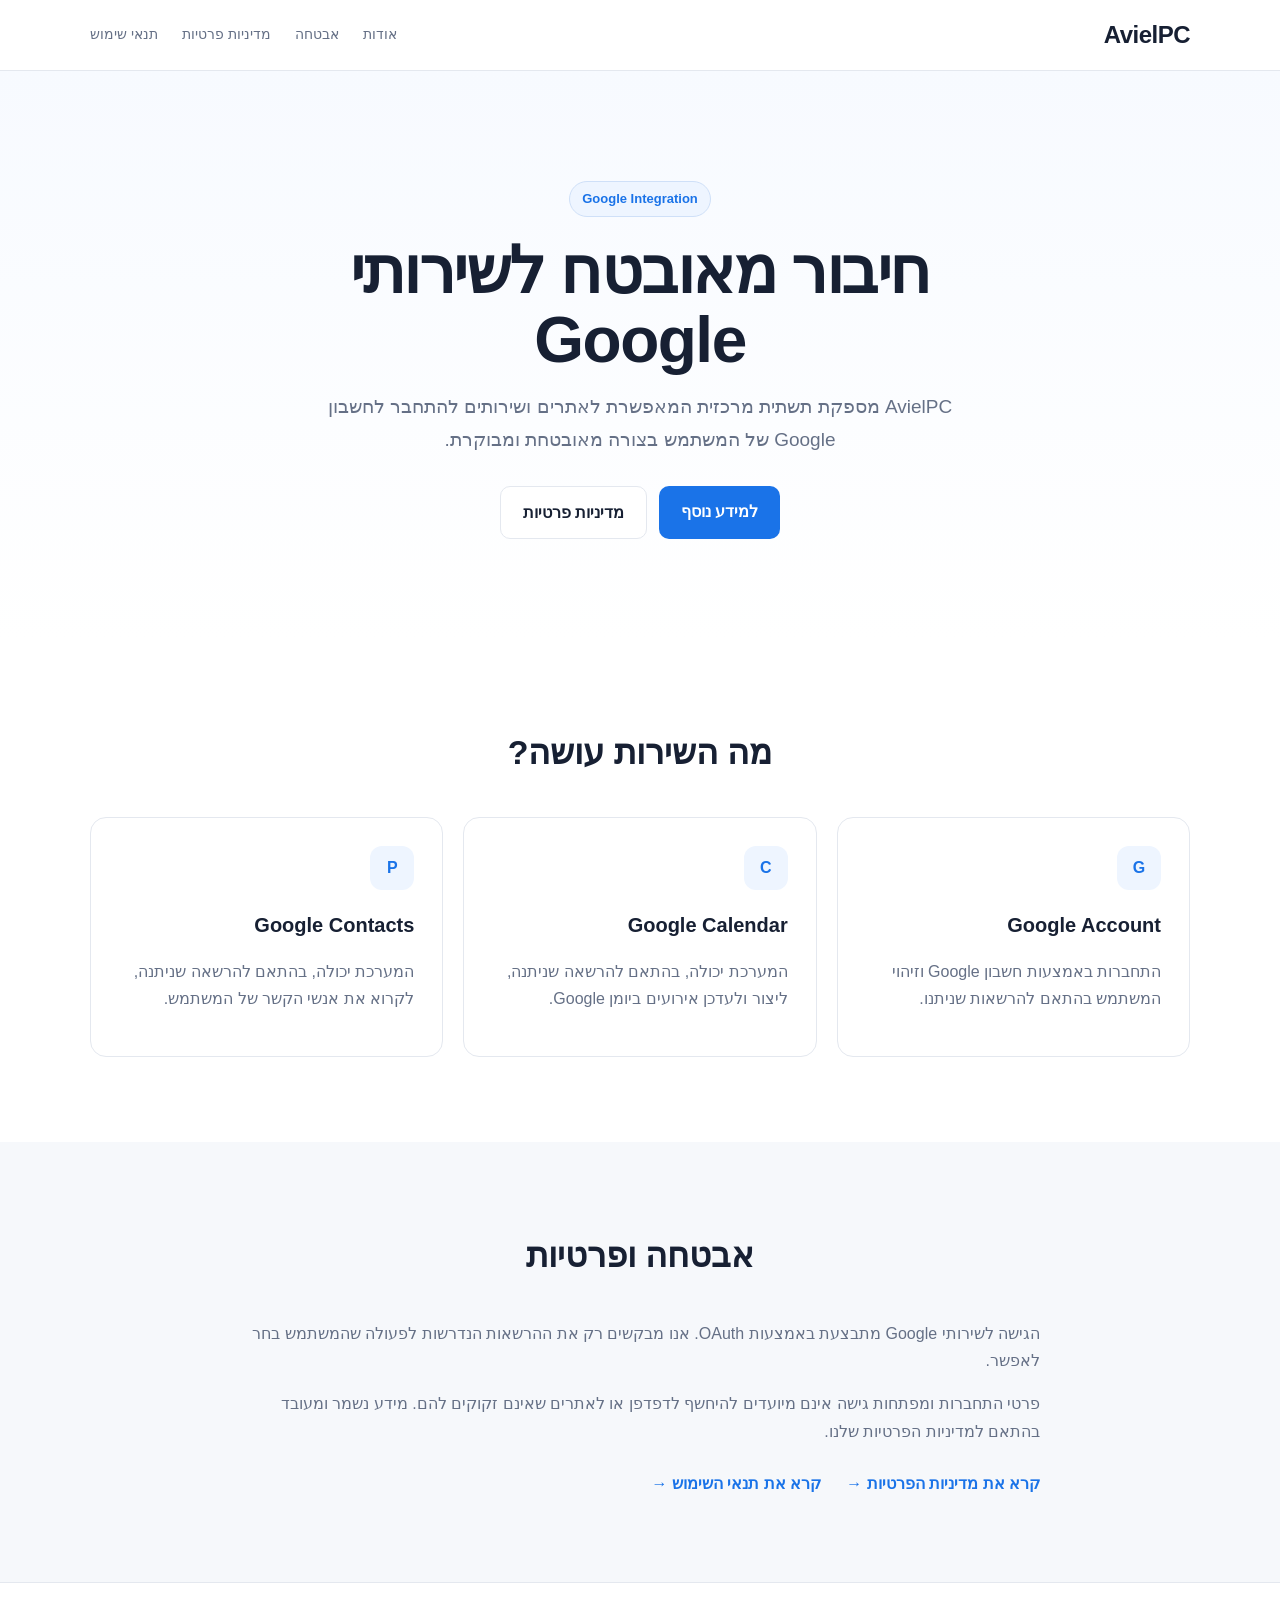
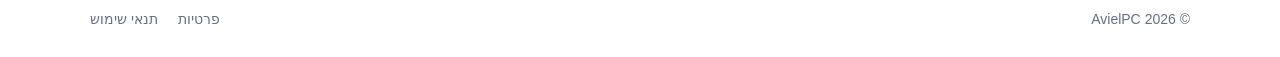
==== index.html @ 38c45b8b "Add files via upload" ====
<!DOCTYPE html>
<html lang="he" dir="rtl">
<head>
  <meta charset="UTF-8">
  <meta name="viewport" content="width=device-width, initial-scale=1.0">
  <meta name="description" content="AvielPC — שירות מרכזי לחיבור מאובטח לשירותי Google.">
  <title>AvielPC | חיבור לשירותי Google</title>
  <link rel="stylesheet" href="style.css">
</head>
<body>
  <header class="site-header">
    <div class="container nav">
      <a class="logo" href="/">AvielPC</a>
      <nav>
        <a href="#about">אודות</a>
        <a href="#security">אבטחה</a>
        <a href="/privacy.html">מדיניות פרטיות</a>
        <a href="/terms.html">תנאי שימוש</a>
      </nav>
    </div>
  </header>

  <main>
    <section class="hero">
      <div class="container hero-content">
        <div class="badge">Google Integration</div>
        <h1>חיבור מאובטח לשירותי Google</h1>
        <p>
          AvielPC מספקת תשתית מרכזית המאפשרת לאתרים ושירותים להתחבר
          לחשבון Google של המשתמש בצורה מאובטחת ומבוקרת.
        </p>
        <div class="actions">
          <a class="button primary" href="#about">למידע נוסף</a>
          <a class="button secondary" href="/privacy.html">מדיניות פרטיות</a>
        </div>
      </div>
    </section>

    <section id="about" class="section">
      <div class="container">
        <h2>מה השירות עושה?</h2>
        <div class="cards">
          <article class="card">
            <div class="icon">G</div>
            <h3>Google Account</h3>
            <p>התחברות באמצעות חשבון Google וזיהוי המשתמש בהתאם להרשאות שניתנו.</p>
          </article>

          <article class="card">
            <div class="icon">C</div>
            <h3>Google Calendar</h3>
            <p>המערכת יכולה, בהתאם להרשאה שניתנה, ליצור ולעדכן אירועים ביומן Google.</p>
          </article>

          <article class="card">
            <div class="icon">P</div>
            <h3>Google Contacts</h3>
            <p>המערכת יכולה, בהתאם להרשאה שניתנה, לקרוא את אנשי הקשר של המשתמש.</p>
          </article>
        </div>
      </div>
    </section>

    <section id="security" class="section section-alt">
      <div class="container narrow">
        <h2>אבטחה ופרטיות</h2>
        <p>
          הגישה לשירותי Google מתבצעת באמצעות OAuth. אנו מבקשים רק את ההרשאות
          הנדרשות לפעולה שהמשתמש בחר לאפשר.
        </p>
        <p>
          פרטי התחברות ומפתחות גישה אינם מיועדים להיחשף לדפדפן או לאתרים
          שאינם זקוקים להם. מידע נשמר ומעובד בהתאם למדיניות הפרטיות שלנו.
        </p>
        <div class="policy-links">
          <a href="/privacy.html">קרא את מדיניות הפרטיות →</a>
          <a href="/terms.html">קרא את תנאי השימוש →</a>
        </div>
      </div>
    </section>
  </main>

  <footer class="footer">
    <div class="container footer-inner">
      <span>© <span id="year"></span> AvielPC</span>
      <div>
        <a href="/privacy.html">פרטיות</a>
        <a href="/terms.html">תנאי שימוש</a>
      </div>
    </div>
  </footer>

  <script src="script.js"></script>
</body>
</html>
---- style.css ----
* {
  box-sizing: border-box;
}

:root {
  --text: #172033;
  --muted: #657086;
  --border: #e4e8ef;
  --bg: #ffffff;
  --bg-soft: #f6f8fb;
  --primary: #1a73e8;
  --primary-dark: #1558b0;
}

html {
  scroll-behavior: smooth;
}

body {
  margin: 0;
  font-family: Arial, "Segoe UI", sans-serif;
  color: var(--text);
  background: var(--bg);
  line-height: 1.7;
}

a {
  color: inherit;
  text-decoration: none;
}

.container {
  width: min(1100px, calc(100% - 40px));
  margin: 0 auto;
}

.narrow {
  max-width: 800px;
}

.site-header {
  border-bottom: 1px solid var(--border);
  background: rgba(255, 255, 255, .96);
  position: sticky;
  top: 0;
  z-index: 10;
}

.nav {
  min-height: 70px;
  display: flex;
  align-items: center;
  justify-content: space-between;
  gap: 30px;
}

.logo {
  font-size: 24px;
  font-weight: 800;
  letter-spacing: -.5px;
}

nav {
  display: flex;
  gap: 24px;
  color: var(--muted);
  font-size: 14px;
}

nav a:hover,
.footer a:hover,
.policy-links a:hover {
  color: var(--primary);
}

.hero {
  padding: 110px 0 100px;
  background: linear-gradient(180deg, #f7faff 0%, #ffffff 100%);
  text-align: center;
}

.hero-content {
  max-width: 760px;
}

.badge {
  display: inline-block;
  padding: 6px 12px;
  border: 1px solid #cfe0f8;
  border-radius: 999px;
  color: var(--primary);
  background: #eef5ff;
  font-size: 13px;
  font-weight: 700;
}

h1 {
  margin: 20px 0 16px;
  font-size: clamp(38px, 6vw, 64px);
  line-height: 1.08;
  letter-spacing: -1.5px;
}

.hero p {
  margin: 0 auto;
  color: var(--muted);
  font-size: 19px;
  max-width: 680px;
}

.actions {
  margin-top: 30px;
  display: flex;
  justify-content: center;
  gap: 12px;
  flex-wrap: wrap;
}

.button {
  display: inline-block;
  padding: 12px 22px;
  border-radius: 10px;
  font-weight: 700;
}

.primary {
  background: var(--primary);
  color: white;
}

.primary:hover {
  background: var(--primary-dark);
}

.secondary {
  border: 1px solid var(--border);
  background: white;
}

.section {
  padding: 85px 0;
}

.section-alt {
  background: var(--bg-soft);
}

h2 {
  text-align: center;
  margin: 0 0 35px;
  font-size: 34px;
}

.cards {
  display: grid;
  grid-template-columns: repeat(3, 1fr);
  gap: 20px;
}

.card {
  border: 1px solid var(--border);
  border-radius: 16px;
  padding: 28px;
  background: white;
}

.icon {
  width: 44px;
  height: 44px;
  display: grid;
  place-items: center;
  border-radius: 12px;
  background: #eef5ff;
  color: var(--primary);
  font-weight: 800;
  margin-bottom: 18px;
}

.card h3 {
  margin: 0 0 8px;
  font-size: 20px;
}

.card p,
.narrow p {
  color: var(--muted);
}

.policy-links {
  display: flex;
  gap: 25px;
  margin-top: 25px;
  flex-wrap: wrap;
  font-weight: 700;
}

.policy-links a {
  color: var(--primary);
}

.footer {
  border-top: 1px solid var(--border);
  padding: 25px 0;
  color: var(--muted);
  font-size: 14px;
}

.footer-inner {
  display: flex;
  justify-content: space-between;
  gap: 20px;
}

.footer-inner div {
  display: flex;
  gap: 20px;
}

@media (max-width: 750px) {
  .nav {
    flex-direction: column;
    padding: 16px 0;
  }

  nav {
    flex-wrap: wrap;
    justify-content: center;
  }

  .hero {
    padding: 75px 0;
  }

  .cards {
    grid-template-columns: 1fr;
  }

  .footer-inner {
    flex-direction: column;
  }
}
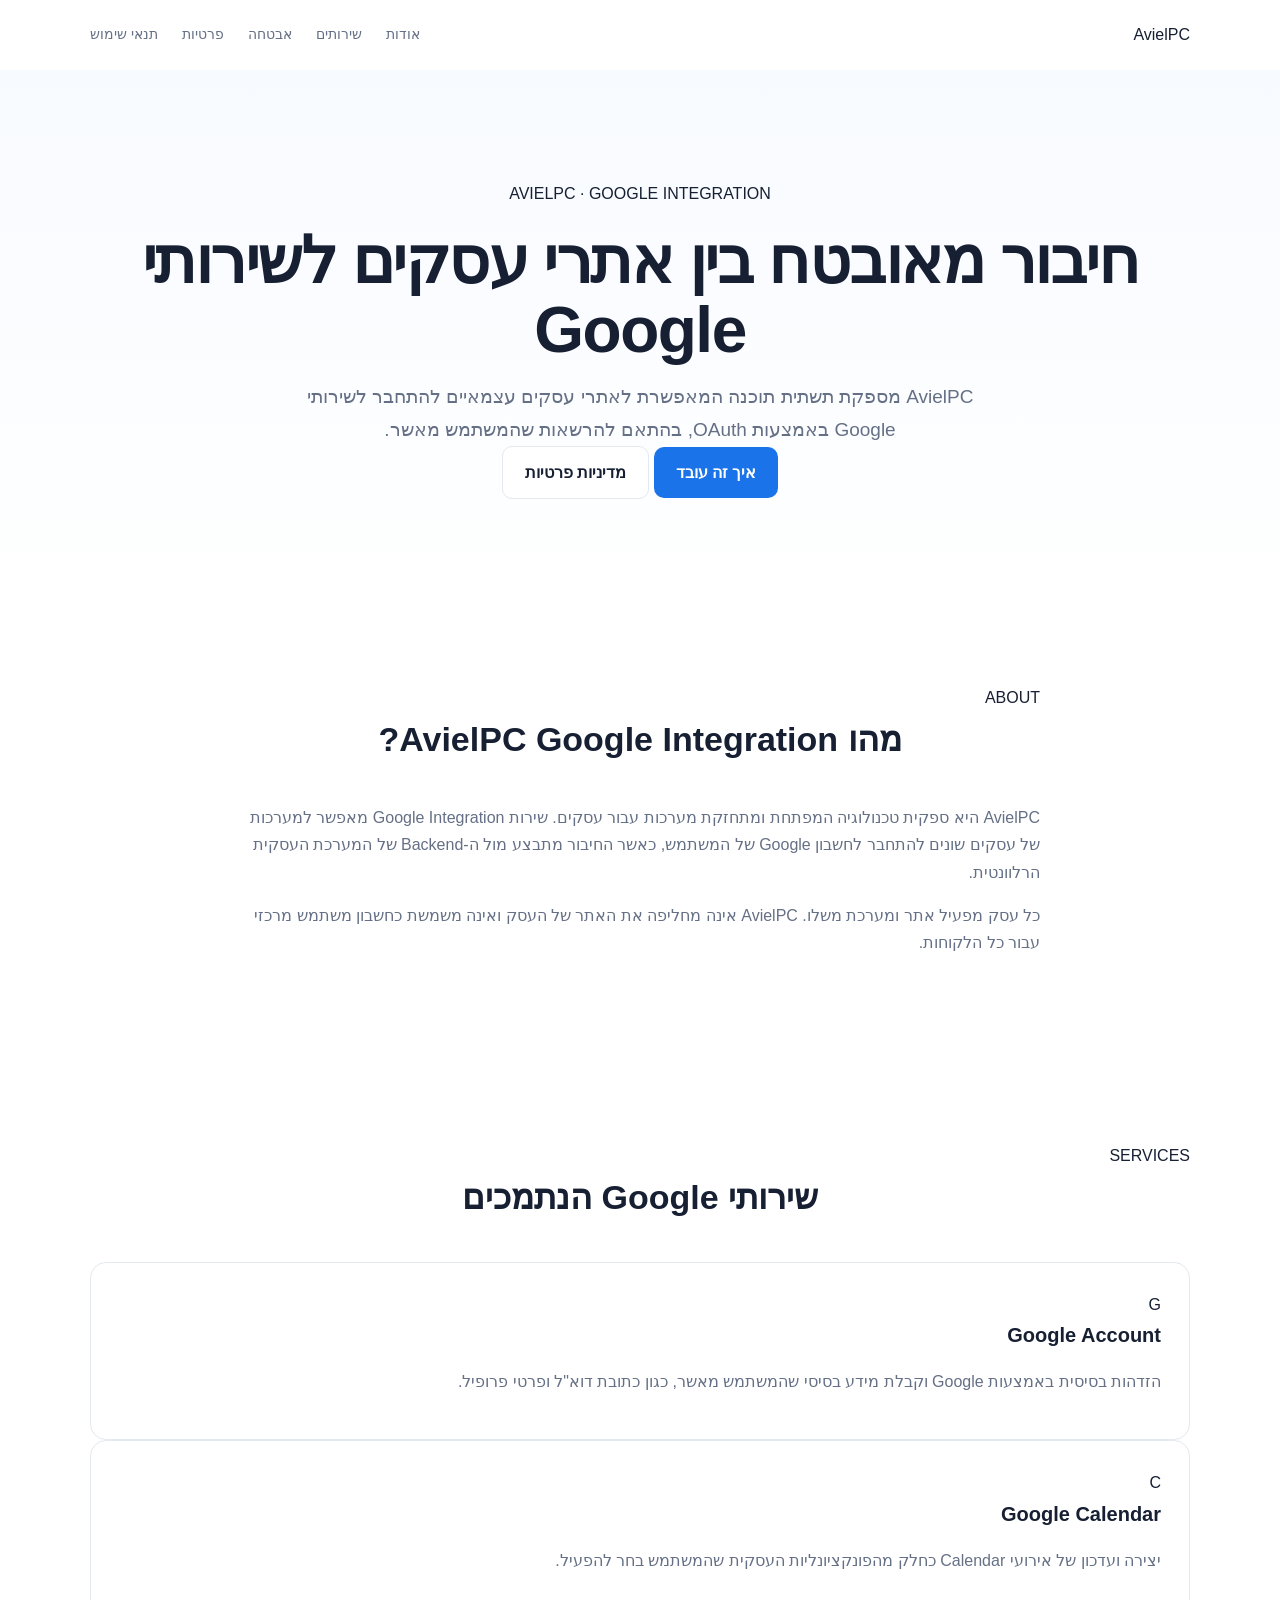
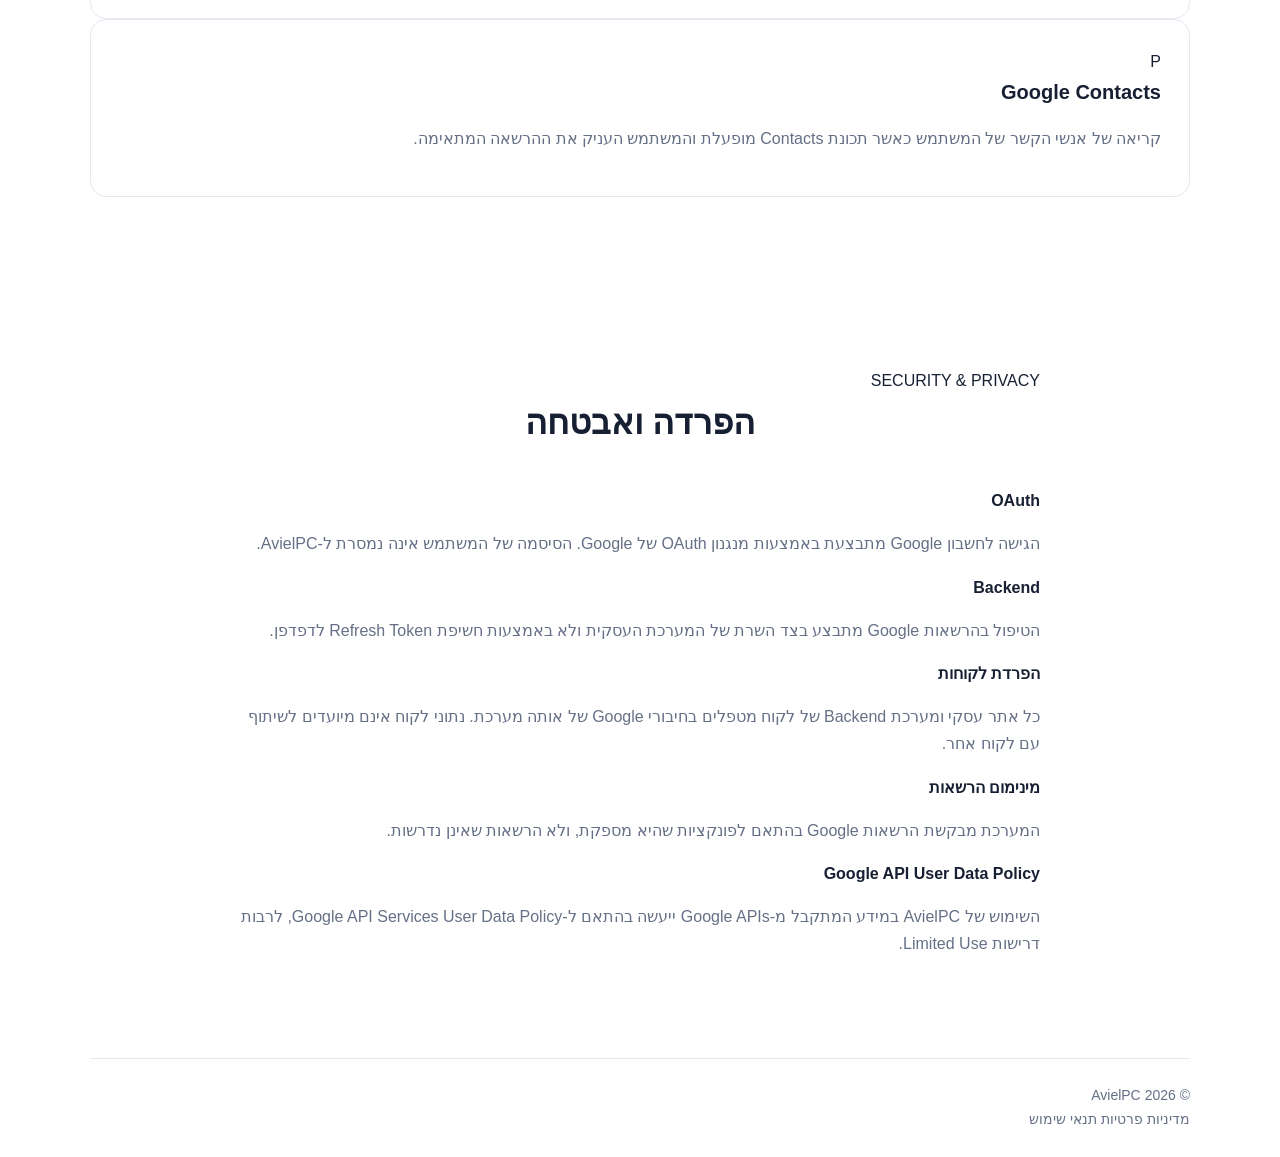
==== commit 9377ff4f: "Revise index.html for AvielPC Google Integration Updated the HTML structure and content for the Avie" ====
--- a/index.html
+++ b/index.html
@@ -1,95 +1,113 @@
-<!DOCTYPE html>
+<!doctype html>
 <html lang="he" dir="rtl">
 <head>
-  <meta charset="UTF-8">
-  <meta name="viewport" content="width=device-width, initial-scale=1.0">
-  <meta name="description" content="AvielPC — שירות מרכזי לחיבור מאובטח לשירותי Google.">
-  <title>AvielPC | חיבור לשירותי Google</title>
+  <meta charset="utf-8">
+  <meta name="viewport" content="width=device-width, initial-scale=1">
+  <meta name="description" content="AvielPC Google Integration — תשתית לחיבור אתרי עסקים לשירותי Google באמצעות OAuth.">
+  <title>AvielPC Google Integration</title>
   <link rel="stylesheet" href="style.css">
 </head>
 <body>
-  <header class="site-header">
-    <div class="container nav">
-      <a class="logo" href="/">AvielPC</a>
-      <nav>
-        <a href="#about">אודות</a>
-        <a href="#security">אבטחה</a>
-        <a href="/privacy.html">מדיניות פרטיות</a>
-        <a href="/terms.html">תנאי שימוש</a>
-      </nav>
+<header class="header">
+  <div class="container nav">
+    <a class="brand" href="/">AvielPC</a>
+    <nav>
+      <a href="#about">אודות</a>
+      <a href="#services">שירותים</a>
+      <a href="#security">אבטחה</a>
+      <a href="/privacy.html">פרטיות</a>
+      <a href="/terms.html">תנאי שימוש</a>
+    </nav>
+  </div>
+</header>
+
+<main>
+<section class="hero">
+  <div class="container hero-inner">
+    <span class="eyebrow">AVIELPC · GOOGLE INTEGRATION</span>
+    <h1>חיבור מאובטח בין אתרי עסקים לשירותי Google</h1>
+    <p>
+      AvielPC מספקת תשתית תוכנה המאפשרת לאתרי עסקים עצמאיים להתחבר
+      לשירותי Google באמצעות OAuth, בהתאם להרשאות שהמשתמש מאשר.
+    </p>
+    <div class="buttons">
+      <a class="button primary" href="#services">איך זה עובד</a>
+      <a class="button secondary" href="/privacy.html">מדיניות פרטיות</a>
     </div>
-  </header>
+  </div>
+</section>
 
-  <main>
-    <section class="hero">
-      <div class="container hero-content">
-        <div class="badge">Google Integration</div>
-        <h1>חיבור מאובטח לשירותי Google</h1>
-        <p>
-          AvielPC מספקת תשתית מרכזית המאפשרת לאתרים ושירותים להתחבר
-          לחשבון Google של המשתמש בצורה מאובטחת ומבוקרת.
-        </p>
-        <div class="actions">
-          <a class="button primary" href="#about">למידע נוסף</a>
-          <a class="button secondary" href="/privacy.html">מדיניות פרטיות</a>
-        </div>
-      </div>
-    </section>
+<section id="about" class="section">
+  <div class="container narrow">
+    <span class="section-label">ABOUT</span>
+    <h2>מהו AvielPC Google Integration?</h2>
+    <p>
+      AvielPC היא ספקית טכנולוגיה המפתחת ומתחזקת מערכות עבור עסקים.
+      שירות Google Integration מאפשר למערכות של עסקים שונים להתחבר
+      לחשבון Google של המשתמש, כאשר החיבור מתבצע מול ה-Backend של
+      המערכת העסקית הרלוונטית.
+    </p>
+    <p>
+      כל עסק מפעיל אתר ומערכת משלו. AvielPC אינה מחליפה את האתר של העסק
+      ואינה משמשת כחשבון משתמש מרכזי עבור כל הלקוחות.
+    </p>
+  </div>
+</section>
 
-    <section id="about" class="section">
-      <div class="container">
-        <h2>מה השירות עושה?</h2>
-        <div class="cards">
-          <article class="card">
-            <div class="icon">G</div>
-            <h3>Google Account</h3>
-            <p>התחברות באמצעות חשבון Google וזיהוי המשתמש בהתאם להרשאות שניתנו.</p>
-          </article>
+<section id="services" class="section soft">
+  <div class="container">
+    <span class="section-label">SERVICES</span>
+    <h2>שירותי Google הנתמכים</h2>
+    <div class="grid">
+      <article class="card">
+        <div class="card-icon">G</div>
+        <h3>Google Account</h3>
+        <p>הזדהות בסיסית באמצעות Google וקבלת מידע בסיסי שהמשתמש מאשר, כגון כתובת דוא"ל ופרטי פרופיל.</p>
+      </article>
+      <article class="card">
+        <div class="card-icon">C</div>
+        <h3>Google Calendar</h3>
+        <p>יצירה ועדכון של אירועי Calendar כחלק מהפונקציונליות העסקית שהמשתמש בחר להפעיל.</p>
+      </article>
+      <article class="card">
+        <div class="card-icon">P</div>
+        <h3>Google Contacts</h3>
+        <p>קריאה של אנשי הקשר של המשתמש כאשר תכונת Contacts מופעלת והמשתמש העניק את ההרשאה המתאימה.</p>
+      </article>
+    </div>
+  </div>
+</section>
 
-          <article class="card">
-            <div class="icon">C</div>
-            <h3>Google Calendar</h3>
-            <p>המערכת יכולה, בהתאם להרשאה שניתנה, ליצור ולעדכן אירועים ביומן Google.</p>
-          </article>
+<section id="security" class="section">
+  <div class="container narrow">
+    <span class="section-label">SECURITY & PRIVACY</span>
+    <h2>הפרדה ואבטחה</h2>
+    <div class="security-list">
+      <div><strong>OAuth</strong><p>הגישה לחשבון Google מתבצעת באמצעות מנגנון OAuth של Google. הסיסמה של המשתמש אינה נמסרת ל-AvielPC.</p></div>
+      <div><strong>Backend</strong><p>הטיפול בהרשאות Google מתבצע בצד השרת של המערכת העסקית ולא באמצעות חשיפת Refresh Token לדפדפן.</p></div>
+      <div><strong>הפרדת לקוחות</strong><p>כל אתר עסקי ומערכת Backend של לקוח מטפלים בחיבורי Google של אותה מערכת. נתוני לקוח אינם מיועדים לשיתוף עם לקוח אחר.</p></div>
+      <div><strong>מינימום הרשאות</strong><p>המערכת מבקשת הרשאות Google בהתאם לפונקציות שהיא מספקת, ולא הרשאות שאינן נדרשות.</p></div>
+    </div>
+    <div class="notice">
+      <strong>Google API User Data Policy</strong>
+      <p>
+        השימוש של AvielPC במידע המתקבל מ-Google APIs ייעשה בהתאם ל-Google API Services User Data Policy,
+        לרבות דרישות Limited Use.
+      </p>
+    </div>
+  </div>
+</section>
+</main>
 
-          <article class="card">
-            <div class="icon">P</div>
-            <h3>Google Contacts</h3>
-            <p>המערכת יכולה, בהתאם להרשאה שניתנה, לקרוא את אנשי הקשר של המשתמש.</p>
-          </article>
-        </div>
-      </div>
-    </section>
-
-    <section id="security" class="section section-alt">
-      <div class="container narrow">
-        <h2>אבטחה ופרטיות</h2>
-        <p>
-          הגישה לשירותי Google מתבצעת באמצעות OAuth. אנו מבקשים רק את ההרשאות
-          הנדרשות לפעולה שהמשתמש בחר לאפשר.
-        </p>
-        <p>
-          פרטי התחברות ומפתחות גישה אינם מיועדים להיחשף לדפדפן או לאתרים
-          שאינם זקוקים להם. מידע נשמר ומעובד בהתאם למדיניות הפרטיות שלנו.
-        </p>
-        <div class="policy-links">
-          <a href="/privacy.html">קרא את מדיניות הפרטיות →</a>
-          <a href="/terms.html">קרא את תנאי השימוש →</a>
-        </div>
-      </div>
-    </section>
-  </main>
-
-  <footer class="footer">
-    <div class="container footer-inner">
-      <span>© <span id="year"></span> AvielPC</span>
-      <div>
-        <a href="/privacy.html">פרטיות</a>
-        <a href="/terms.html">תנאי שימוש</a>
-      </div>
+<footer>
+  <div class="container footer">
+    <span>© <span id="year"></span> AvielPC</span>
+    <div>
+      <a href="/privacy.html">מדיניות פרטיות</a>
+      <a href="/terms.html">תנאי שימוש</a>
     </div>
-  </footer>
-
-  <script src="script.js"></script>
+  </div>
+</footer>
+<script>document.getElementById("year").textContent = new Date().getFullYear();</script>
 </body>
 </html>
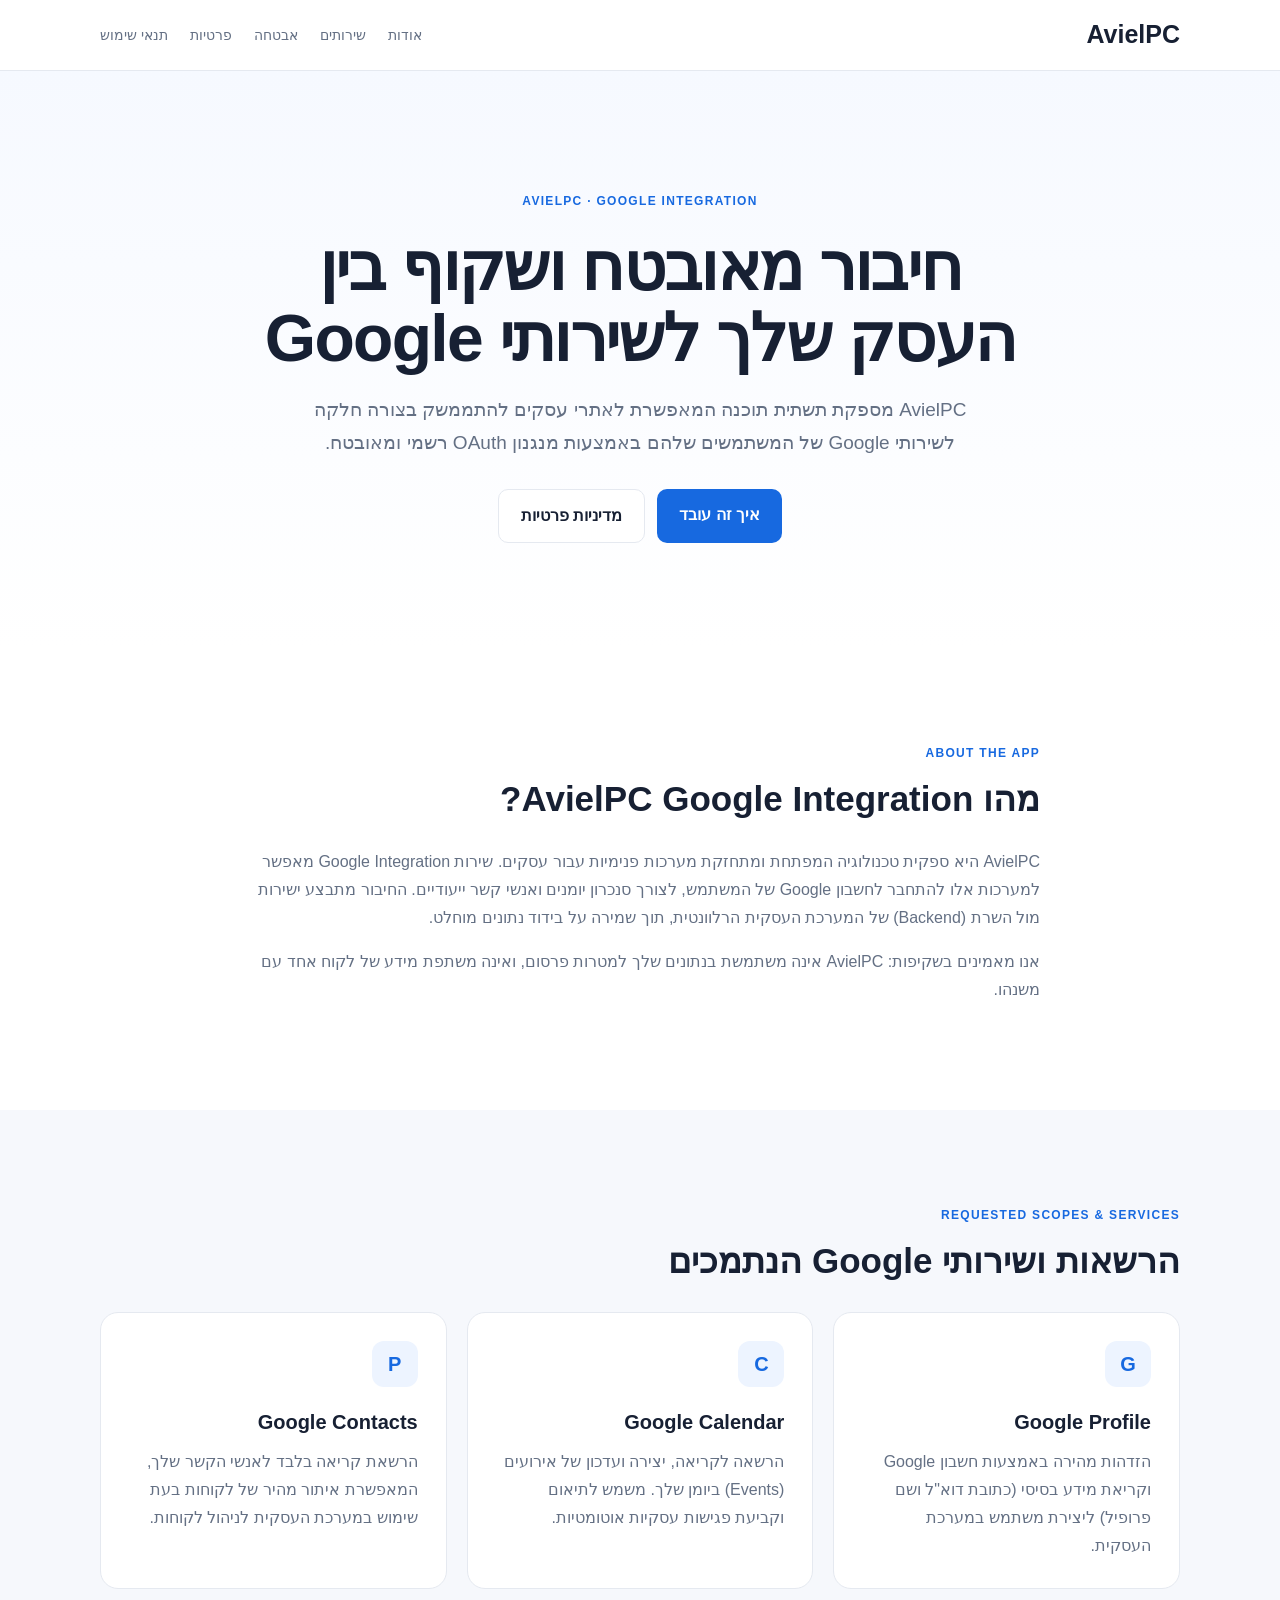
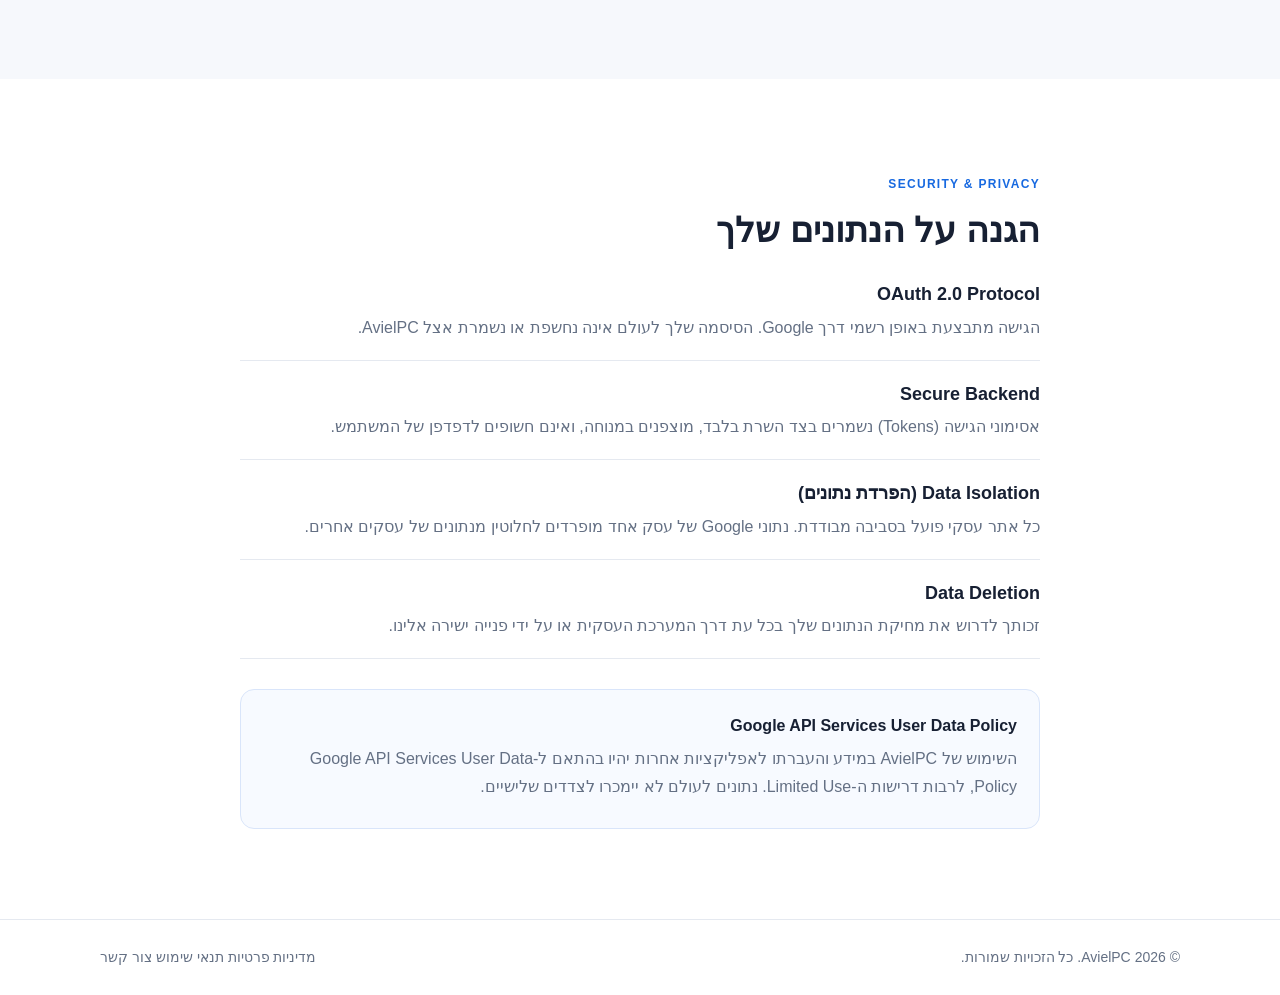
==== commit 09d4aa5a: "Revise HTML content for clarity and security details Updated the description meta tag and improved t" ====
--- a/index.html
+++ b/index.html
@@ -3,7 +3,7 @@
 <head>
   <meta charset="utf-8">
   <meta name="viewport" content="width=device-width, initial-scale=1">
-  <meta name="description" content="AvielPC Google Integration — תשתית לחיבור אתרי עסקים לשירותי Google באמצעות OAuth.">
+  <meta name="description" content="AvielPC Google Integration — תשתית מאובטחת לחיבור אתרי עסקים לשירותי Google באמצעות OAuth לניהול יומנים ואנשי קשר.">
   <title>AvielPC Google Integration</title>
   <link rel="stylesheet" href="style.css">
 </head>
@@ -25,10 +25,10 @@
 <section class="hero">
   <div class="container hero-inner">
     <span class="eyebrow">AVIELPC · GOOGLE INTEGRATION</span>
-    <h1>חיבור מאובטח בין אתרי עסקים לשירותי Google</h1>
+    <h1>חיבור מאובטח ושקוף בין העסק שלך לשירותי Google</h1>
     <p>
-      AvielPC מספקת תשתית תוכנה המאפשרת לאתרי עסקים עצמאיים להתחבר
-      לשירותי Google באמצעות OAuth, בהתאם להרשאות שהמשתמש מאשר.
+      AvielPC מספקת תשתית תוכנה המאפשרת לאתרי עסקים להתממשק בצורה חלקה
+      לשירותי Google של המשתמשים שלהם באמצעות מנגנון OAuth רשמי ומאובטח.
     </p>
     <div class="buttons">
       <a class="button primary" href="#services">איך זה עובד</a>
@@ -39,40 +39,39 @@
 
 <section id="about" class="section">
   <div class="container narrow">
-    <span class="section-label">ABOUT</span>
+    <span class="section-label">ABOUT THE APP</span>
     <h2>מהו AvielPC Google Integration?</h2>
     <p>
-      AvielPC היא ספקית טכנולוגיה המפתחת ומתחזקת מערכות עבור עסקים.
-      שירות Google Integration מאפשר למערכות של עסקים שונים להתחבר
-      לחשבון Google של המשתמש, כאשר החיבור מתבצע מול ה-Backend של
-      המערכת העסקית הרלוונטית.
+      AvielPC היא ספקית טכנולוגיה המפתחת ומתחזקת מערכות פנימיות עבור עסקים.
+      שירות Google Integration מאפשר למערכות אלו להתחבר
+      לחשבון Google של המשתמש, לצורך סנכרון יומנים ואנשי קשר ייעודיים. החיבור מתבצע ישירות מול השרת (Backend) של
+      המערכת העסקית הרלוונטית, תוך שמירה על בידוד נתונים מוחלט.
     </p>
     <p>
-      כל עסק מפעיל אתר ומערכת משלו. AvielPC אינה מחליפה את האתר של העסק
-      ואינה משמשת כחשבון משתמש מרכזי עבור כל הלקוחות.
+      אנו מאמינים בשקיפות: AvielPC אינה משתמשת בנתונים שלך למטרות פרסום, ואינה משתפת מידע של לקוח אחד עם משנהו.
     </p>
   </div>
 </section>
 
 <section id="services" class="section soft">
   <div class="container">
-    <span class="section-label">SERVICES</span>
-    <h2>שירותי Google הנתמכים</h2>
+    <span class="section-label">REQUESTED SCOPES & SERVICES</span>
+    <h2>הרשאות ושירותי Google הנתמכים</h2>
     <div class="grid">
       <article class="card">
         <div class="card-icon">G</div>
-        <h3>Google Account</h3>
-        <p>הזדהות בסיסית באמצעות Google וקבלת מידע בסיסי שהמשתמש מאשר, כגון כתובת דוא"ל ופרטי פרופיל.</p>
+        <h3>Google Profile</h3>
+        <p>הזדהות מהירה באמצעות חשבון Google וקריאת מידע בסיסי (כתובת דוא"ל ושם פרופיל) ליצירת משתמש במערכת העסקית.</p>
       </article>
       <article class="card">
         <div class="card-icon">C</div>
         <h3>Google Calendar</h3>
-        <p>יצירה ועדכון של אירועי Calendar כחלק מהפונקציונליות העסקית שהמשתמש בחר להפעיל.</p>
+        <p>הרשאה לקריאה, יצירה ועדכון של אירועים (Events) ביומן שלך. משמש לתיאום וקביעת פגישות עסקיות אוטומטיות.</p>
       </article>
       <article class="card">
         <div class="card-icon">P</div>
         <h3>Google Contacts</h3>
-        <p>קריאה של אנשי הקשר של המשתמש כאשר תכונת Contacts מופעלת והמשתמש העניק את ההרשאה המתאימה.</p>
+        <p>הרשאת קריאה בלבד לאנשי הקשר שלך, המאפשרת איתור מהיר של לקוחות בעת שימוש במערכת העסקית לניהול לקוחות.</p>
       </article>
     </div>
   </div>
@@ -81,18 +80,17 @@
 <section id="security" class="section">
   <div class="container narrow">
     <span class="section-label">SECURITY & PRIVACY</span>
-    <h2>הפרדה ואבטחה</h2>
+    <h2>הגנה על הנתונים שלך</h2>
     <div class="security-list">
-      <div><strong>OAuth</strong><p>הגישה לחשבון Google מתבצעת באמצעות מנגנון OAuth של Google. הסיסמה של המשתמש אינה נמסרת ל-AvielPC.</p></div>
-      <div><strong>Backend</strong><p>הטיפול בהרשאות Google מתבצע בצד השרת של המערכת העסקית ולא באמצעות חשיפת Refresh Token לדפדפן.</p></div>
-      <div><strong>הפרדת לקוחות</strong><p>כל אתר עסקי ומערכת Backend של לקוח מטפלים בחיבורי Google של אותה מערכת. נתוני לקוח אינם מיועדים לשיתוף עם לקוח אחר.</p></div>
-      <div><strong>מינימום הרשאות</strong><p>המערכת מבקשת הרשאות Google בהתאם לפונקציות שהיא מספקת, ולא הרשאות שאינן נדרשות.</p></div>
+      <div><strong>OAuth 2.0 Protocol</strong><p>הגישה מתבצעת באופן רשמי דרך Google. הסיסמה שלך לעולם אינה נחשפת או נשמרת אצל AvielPC.</p></div>
+      <div><strong>Secure Backend</strong><p>אסימוני הגישה (Tokens) נשמרים בצד השרת בלבד, מוצפנים במנוחה, ואינם חשופים לדפדפן של המשתמש.</p></div>
+      <div><strong>Data Isolation (הפרדת נתונים)</strong><p>כל אתר עסקי פועל בסביבה מבודדת. נתוני Google של עסק אחד מופרדים לחלוטין מנתונים של עסקים אחרים.</p></div>
+      <div><strong>Data Deletion</strong><p>זכותך לדרוש את מחיקת הנתונים שלך בכל עת דרך המערכת העסקית או על ידי פנייה ישירה אלינו.</p></div>
     </div>
     <div class="notice">
-      <strong>Google API User Data Policy</strong>
+      <strong>Google API Services User Data Policy</strong>
       <p>
-        השימוש של AvielPC במידע המתקבל מ-Google APIs ייעשה בהתאם ל-Google API Services User Data Policy,
-        לרבות דרישות Limited Use.
+        השימוש של AvielPC במידע והעברתו לאפליקציות אחרות יהיו בהתאם ל-Google API Services User Data Policy, לרבות דרישות ה-Limited Use. נתונים לעולם לא יימכרו לצדדים שלישיים.
       </p>
     </div>
   </div>
@@ -101,10 +99,11 @@
 
 <footer>
   <div class="container footer">
-    <span>© <span id="year"></span> AvielPC</span>
+    <span>© <span id="year"></span> AvielPC. כל הזכויות שמורות.</span>
     <div>
       <a href="/privacy.html">מדיניות פרטיות</a>
       <a href="/terms.html">תנאי שימוש</a>
+      <a href="mailto:adminbizcal@gmail.com">צור קשר</a>
     </div>
   </div>
 </footer>
--- a/style.css
+++ b/style.css
@@ -1,241 +1,34 @@
-* {
-  box-sizing: border-box;
-}
-
-:root {
-  --text: #172033;
-  --muted: #657086;
-  --border: #e4e8ef;
-  --bg: #ffffff;
-  --bg-soft: #f6f8fb;
-  --primary: #1a73e8;
-  --primary-dark: #1558b0;
-}
-
-html {
-  scroll-behavior: smooth;
-}
-
-body {
-  margin: 0;
-  font-family: Arial, "Segoe UI", sans-serif;
-  color: var(--text);
-  background: var(--bg);
-  line-height: 1.7;
-}
-
-a {
-  color: inherit;
-  text-decoration: none;
-}
-
-.container {
-  width: min(1100px, calc(100% - 40px));
-  margin: 0 auto;
-}
-
-.narrow {
-  max-width: 800px;
-}
-
-.site-header {
-  border-bottom: 1px solid var(--border);
-  background: rgba(255, 255, 255, .96);
-  position: sticky;
-  top: 0;
-  z-index: 10;
-}
-
-.nav {
-  min-height: 70px;
-  display: flex;
-  align-items: center;
-  justify-content: space-between;
-  gap: 30px;
-}
-
-.logo {
-  font-size: 24px;
-  font-weight: 800;
-  letter-spacing: -.5px;
-}
-
-nav {
-  display: flex;
-  gap: 24px;
-  color: var(--muted);
-  font-size: 14px;
-}
-
-nav a:hover,
-.footer a:hover,
-.policy-links a:hover {
-  color: var(--primary);
-}
-
-.hero {
-  padding: 110px 0 100px;
-  background: linear-gradient(180deg, #f7faff 0%, #ffffff 100%);
-  text-align: center;
-}
-
-.hero-content {
-  max-width: 760px;
-}
-
-.badge {
-  display: inline-block;
-  padding: 6px 12px;
-  border: 1px solid #cfe0f8;
-  border-radius: 999px;
-  color: var(--primary);
-  background: #eef5ff;
-  font-size: 13px;
-  font-weight: 700;
-}
-
-h1 {
-  margin: 20px 0 16px;
-  font-size: clamp(38px, 6vw, 64px);
-  line-height: 1.08;
-  letter-spacing: -1.5px;
-}
-
-.hero p {
-  margin: 0 auto;
-  color: var(--muted);
-  font-size: 19px;
-  max-width: 680px;
-}
-
-.actions {
-  margin-top: 30px;
-  display: flex;
-  justify-content: center;
-  gap: 12px;
-  flex-wrap: wrap;
-}
-
-.button {
-  display: inline-block;
-  padding: 12px 22px;
-  border-radius: 10px;
-  font-weight: 700;
-}
-
-.primary {
-  background: var(--primary);
-  color: white;
-}
-
-.primary:hover {
-  background: var(--primary-dark);
-}
-
-.secondary {
-  border: 1px solid var(--border);
-  background: white;
-}
-
-.section {
-  padding: 85px 0;
-}
-
-.section-alt {
-  background: var(--bg-soft);
-}
-
-h2 {
-  text-align: center;
-  margin: 0 0 35px;
-  font-size: 34px;
-}
-
-.cards {
-  display: grid;
-  grid-template-columns: repeat(3, 1fr);
-  gap: 20px;
-}
-
-.card {
-  border: 1px solid var(--border);
-  border-radius: 16px;
-  padding: 28px;
-  background: white;
-}
-
-.icon {
-  width: 44px;
-  height: 44px;
-  display: grid;
-  place-items: center;
-  border-radius: 12px;
-  background: #eef5ff;
-  color: var(--primary);
-  font-weight: 800;
-  margin-bottom: 18px;
-}
-
-.card h3 {
-  margin: 0 0 8px;
-  font-size: 20px;
-}
-
-.card p,
-.narrow p {
-  color: var(--muted);
-}
-
-.policy-links {
-  display: flex;
-  gap: 25px;
-  margin-top: 25px;
-  flex-wrap: wrap;
-  font-weight: 700;
-}
-
-.policy-links a {
-  color: var(--primary);
-}
-
-.footer {
-  border-top: 1px solid var(--border);
-  padding: 25px 0;
-  color: var(--muted);
-  font-size: 14px;
-}
-
-.footer-inner {
-  display: flex;
-  justify-content: space-between;
-  gap: 20px;
-}
-
-.footer-inner div {
-  display: flex;
-  gap: 20px;
-}
-
-@media (max-width: 750px) {
-  .nav {
-    flex-direction: column;
-    padding: 16px 0;
-  }
-
-  nav {
-    flex-wrap: wrap;
-    justify-content: center;
-  }
-
-  .hero {
-    padding: 75px 0;
-  }
-
-  .cards {
-    grid-template-columns: 1fr;
-  }
-
-  .footer-inner {
-    flex-direction: column;
-  }
-}
+*{box-sizing:border-box}
+:root{--text:#172033;--muted:#647084;--border:#e5e9f0;--bg:#fff;--soft:#f6f8fc;--blue:#1769e0;--blue2:#0f52b5}
+html{scroll-behavior:smooth}
+body{margin:0;font-family:Arial,"Segoe UI",sans-serif;color:var(--text);line-height:1.75;background:var(--bg)}
+a{color:inherit;text-decoration:none}
+.container{width:min(1080px,calc(100% - 40px));margin:auto}
+.header{position:sticky;top:0;z-index:20;background:rgba(255,255,255,.96);border-bottom:1px solid var(--border);backdrop-filter:blur(8px)}
+.nav{min-height:70px;display:flex;align-items:center;justify-content:space-between;gap:25px}
+.brand{font-size:25px;font-weight:800}
+nav{display:flex;gap:22px;color:var(--muted);font-size:14px}
+nav a:hover{color:var(--blue)}
+.hero{padding:115px 0 105px;background:linear-gradient(180deg,#f6f9ff,#fff);text-align:center}
+.hero-inner{max-width:820px}
+.eyebrow,.section-label{font-size:12px;font-weight:800;letter-spacing:1.3px;color:var(--blue)}
+h1{font-size:clamp(40px,6vw,66px);line-height:1.08;letter-spacing:-1.7px;margin:18px 0}
+.hero p{max-width:700px;margin:auto;color:var(--muted);font-size:19px}
+.buttons{margin-top:30px;display:flex;justify-content:center;gap:12px;flex-wrap:wrap}
+.button{padding:12px 22px;border-radius:10px;font-weight:700}
+.primary{background:var(--blue);color:white}.primary:hover{background:var(--blue2)}
+.secondary{border:1px solid var(--border);background:white}
+.section{padding:90px 0}.soft{background:var(--soft)}
+.narrow{max-width:800px}
+h2{font-size:35px;line-height:1.2;margin:12px 0 28px}
+.section p{color:var(--muted)}
+.grid{display:grid;grid-template-columns:repeat(3,1fr);gap:20px;margin-top:30px}
+.card{background:white;border:1px solid var(--border);border-radius:18px;padding:28px}
+.card-icon{width:46px;height:46px;border-radius:12px;display:grid;place-items:center;background:#edf4ff;color:var(--blue);font-weight:800;font-size:20px;margin-bottom:18px}
+.card h3{margin:0 0 8px;font-size:20px}.card p{margin:0;color:var(--muted)}
+.security-list{display:grid;gap:18px}.security-list>div{border-bottom:1px solid var(--border);padding-bottom:15px}
+.security-list strong{font-size:18px}.security-list p{margin:3px 0}
+.notice{margin-top:30px;padding:22px;border:1px solid #d9e5fa;border-radius:14px;background:#f7faff}.notice p{margin:5px 0}
+.legal{padding:75px 0}.legal-container{max-width:850px}.legal h1{font-size:48px}.legal h2{font-size:25px;margin-top:42px;margin-bottom:10px}.legal p,.legal li{color:var(--muted)}.legal code{font-family:monospace;color:var(--text);direction:ltr;unicode-bidi:embed}.updated{font-size:14px}.legal a{color:var(--blue);font-weight:600}.back{margin-top:45px}
+footer{border-top:1px solid var(--border);padding:25px 0;color:var(--muted);font-size:14px}.footer{display:flex;justify-content:space-between;gap:20px}
+@media(max-width:760px){.nav{flex-direction:column;padding:15px 0}.nav nav{justify-content:center;flex-wrap:wrap}.hero{padding:75px 0}.grid{grid-template-columns:1fr}.legal h1{font-size:38px}.footer{flex-direction:column}}
